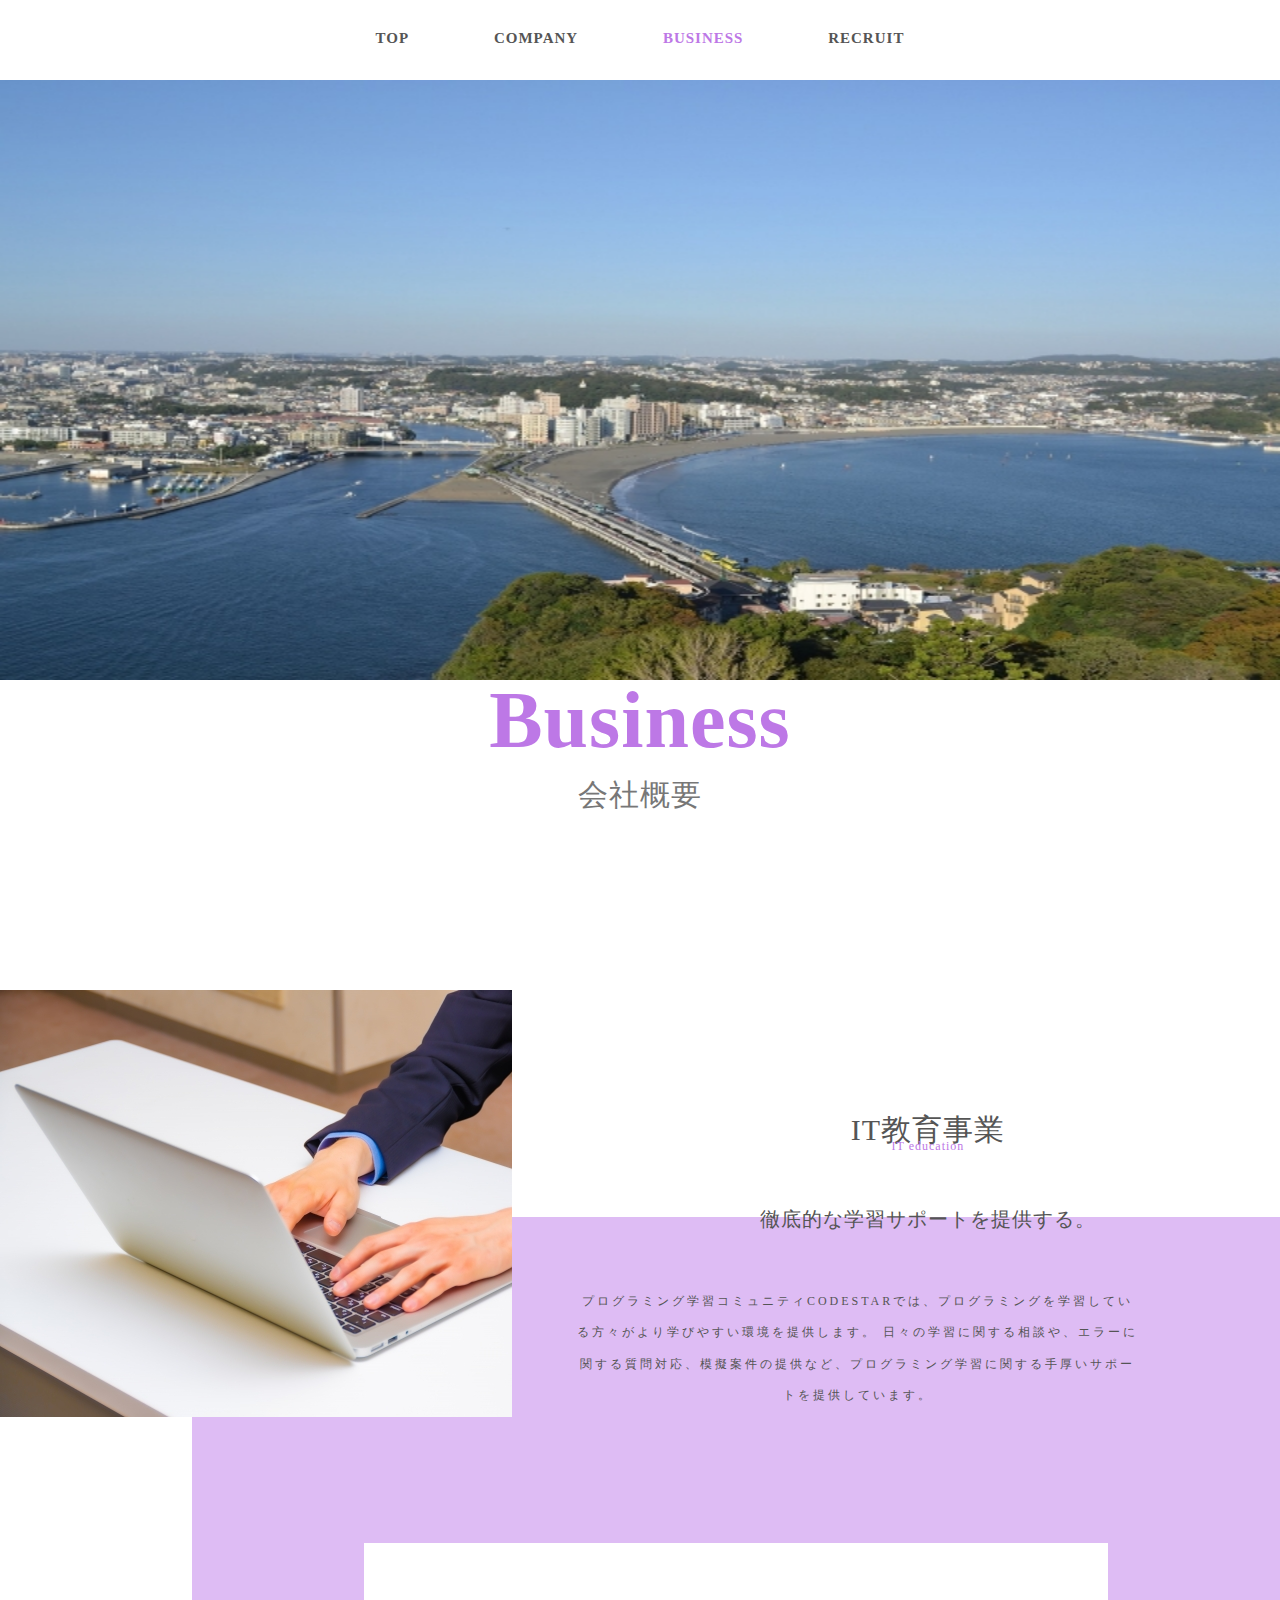
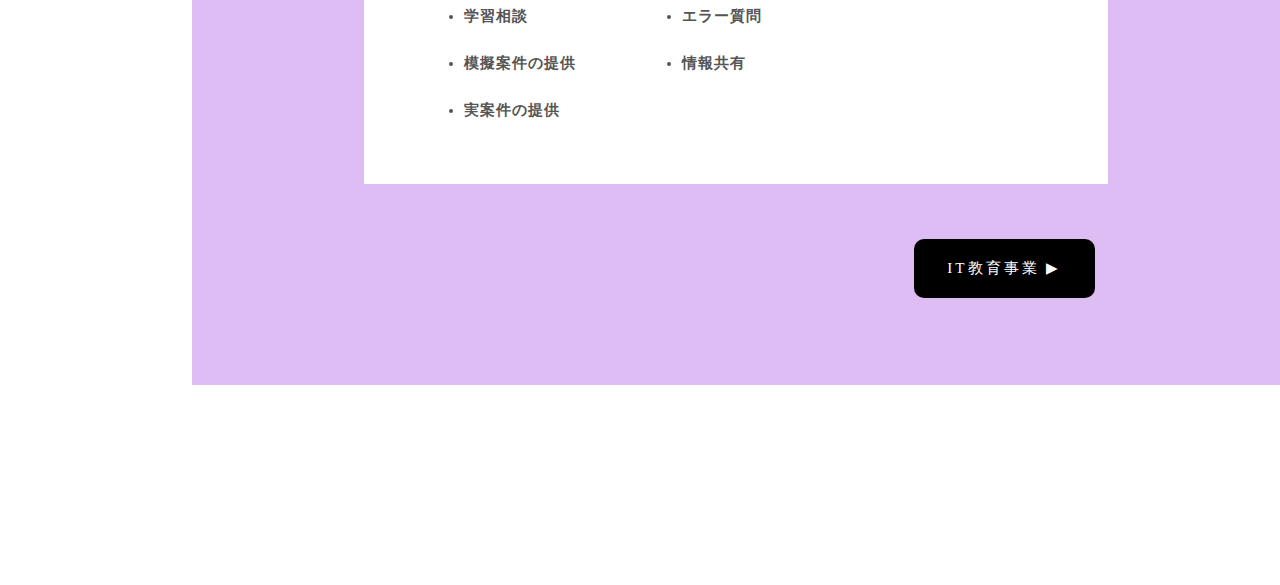
==== html/business.html @ d9b6a147 "~business_bg ADD" ====
<html>
  <head>
    <meta charset="UTF-8" />
    <title>プログラミング教材「CODESTAR」</title>
    <meta name="description" content="HP1のページです。" />
    <meta name="keywords" content="IT,プログラミング,コミュニティ" />
    <meta name="viewport" content="width=device-width, initial-scale=1.0" />
    <meta property="og:title" content="プログラミング教材「CODESTAR」" />
    <meta property="og:type" content="article" />
    <meta property="og:image" content="img/logo.png" />
    <meta property="og:description" content="HP1のページです。" />
    <meta property="og:site_name" content="プログラミング教材" />
    <link rel="icon" href="favicon.ico" />
    <link rel="apple-touch-icon" sizes="180*180" href="img/logo.png" />
    <link rel="stylesheet" type="text/css" href="../css/reset.css" />
    <link rel="stylesheet" type="text/css" href="../css/common1.css" />
    <link rel="stylesheet" type="text/css" href="../css/common2.css" />
    <link rel="stylesheet" type="text/css" href="../css/business.css" />
  </head>
  <body>
    <header>
      <div class="header_all">
        <div class="header_inner">
          <nav>
            <ul class="header_list">
              <li><a href="index.html">TOP</a></li>
              <li><a href="html/company.html">COMPANY</a></li>
              <li><a href="html/business.html" class="color">BUSINESS</a></li>
              <li><a href="html/recruit.html">RECRUIT</a></li>
            </ul>
          </nav>
        </div>
      </div>
      <div class="top_inner">
        <img src="../img/business.png" alt="トップ画像" />
        <div class="top_title">
          <h1>Business</h1>
          <p>会社概要</p>
        </div>
      </div>
    </header>

    <main>
      <section class="business">
        <div class="business_inner">
          <div class="business_list" id="business_list1">
              <div class="business_item1">
                <img src="../img/service.png" alt="サービス画像" />
              </div>
              <div class="business_item2">
                <h1>IT教育事業<br /><small>IT education</small></h1>
                <h2>徹底的な学習サポートを提供する。</h2>
                <p>
                  プログラミング学習コミュニティCODESTARでは、プログラミングを学習している方々がより学びやすい環境を提供します。
                  日々の学習に関する相談や、エラーに関する質問対応、模擬案件の提供など、プログラミング学習に関する手厚いサポートを提供しています。
                </p>
              </div>
              <div class="business_bg">
                <div class="business_content">
                  <div class="business_element">
                    <ul>
                      <li>学習相談</li>
                      <li>エラー質問</li>
                      <li>模擬案件の提供</li>
                      <li>情報共有</li>
                      <li>実案件の提供</li>
                    </ul>
                  </div>
                </div>
                <p class="btn"><a href="#">IT教育事業 ▶︎</a></p>
              </div>
          </div>
        </div>
      </section>
    </main>
  </body>
</html>
---- css/common1.css ----
@charset "utf-8";
body {
  font-size: 15px;
  line-height: 1.8;
  letter-spacing: 1px;
  word-break: break-all;
  color: #555;
}

a {
  text-decoration: none;
  color: #555;
}

li {
  list-style: none;
}

.header_all {
  width: 100%;
  position: relative;
  height: 80px;
}

.header_list {
  text-align: center;
}

.header_list li {
  display: inline-block;
  font-weight: bold;
  margin: 25px 40px;
}

.header_list li:hover {
  opacity: 0.5;
}

.color {
  color: rgb(189, 120, 230);
}

.top_inner {
  text-align: center;
}

.top_inner img {
  width: 100%;
  height: 600px;
}

.top_title {
  position: relative;
  line-height: 1;
}

.top_title h1 {
  font-size: 100px;
  color: rgb(189, 120, 230);
}

.top_title h2 {
  font-size: 80px;
}

.top_title p {
  font-size: 20px;
  color: #777;
  position: relative;
  top: 30px;
}

.contact h3 {
  font-size: 50px;
  color: rgb(189, 120, 230);
  text-align: center;
}

.contact h3 small {
  font-size: 20px;
  color: #555;
}

.form {
  width: 70%;
  margin: 100px auto 0;
}

input,
textarea {
  box-sizing: border-box;
  border: solid #ddd 1px;
  width: 65%;
  margin-bottom: 15px;
}

input {
  padding: 6px;
}

textarea {
  vertical-align: top;
  height: 200px;
}

.button_submit {
  text-align: center;
}

.button_submit .btn:hover {
  opacity: 0.8;
}

.button_submit .btn {
  background: rgb(189, 120, 230);
  padding: 10px 40px;
  position: relative;
  top: 90px;
  font-size: 20px;
  color: #fff;
  border-radius: 4px;
}

footer {
  display: inline-block;
  position: relative;
  width: 100%;
}

.footer_inner {
  display: inline-block;
  position: relative;
  margin-left: 200px;
  z-index: 1;
  top: 230px;
}

.footer_inner img {
  width: 200px;
}

.footer_inner p {
  width: 150px;
  font-size: 10px;
}

.footer_bg {
  width: 100%;
  float: right;
  height: 300px;
  background-color: #eee;
  position: relative;
  z-index: 0;
}

.footer_list ul {
  float: right;
  z-index: 1;
}

.footer_list ul::after {
  content: "";
  position: absolute;
  height: 300px;
  border-left: 1px solid #ccc;
  color: #555;
  top:0;
}

.footer_list ul li {
  width: 200px;
  padding: 20px 0 0 40px;
  font-weight: bold;
  font-size: 12px;
}

.copyright {
  text-align: center;
  font-size: 5px;
  font-weight: bold;
  padding: 10px;
}
---- css/common2.css ----
@charset "utf-8";
.top_title h1 {
  font-size: 80px;
}

.top_title p {
  position: relative;
  top: 20px;
  font-size: 30px;
}
---- css/business.css ----
@charset "utf-8";
.business {
  margin-top: 200px;
}

.business_list {
  display: inline-block;
  width: 100%;
}

.business_list h1 {
  font-size: 30px;
  font-weight: normal;
  color: #555;
  line-height: 0.8;
  padding-bottom: 7%;
}

.business_list h1 small {
  font-size: 12px;
  color: rgb(189, 120, 230);
}

.business_list h2 {
  font-size: 20px;
  color: #555;
  font-weight: normal;
  padding-bottom: 7%;
}

.business_list p {
  width: 80%;
  font-size: 12px;
  color: #555;
  letter-spacing: 3px;
  line-height: 2.6;
}

.business_item1 {
  width: 40%;
  display: inline-block;
  position: relative;
  z-index: 2;
  overflow: hidden;
}

.business_item2 {
  width: 55%;
  float: right;
  margin-top:10%;
  margin-left: 30px;
  position: relative;
  z-index: 2;
  text-align: center;
}

.business_bg {
  background: #DEBCF4;
  width: 85%;
  height: aute;
  float: right;
  position: relative;
  bottom: 200px;
  z-index: 0;
}

.business_element {
  padding: 30% 0 5%;
}

.business_element ul {
  background: #fff;
  width: 50%;
  display: flex;
  flex-wrap: wrap;
  padding: 60px 100px;
  margin: auto;
}

.business_element ul li {
  list-style: disc;
  width: 40%;
  margin-bottom: 20px;
  font-weight: bold;
}

.business_element ul li:last-child {
  margin-bottom: 0;
}

.business_bg .btn {
  float: right;
  width: 13%;
  text-align: center;
  background: black;
  padding: 10px 20px;
  margin: 0 17% 8% 0;
  border-radius: 10px;
}

.business_bg .btn a {
  color: #fff;
  font-size: 15px;
}

.business_bg .btn:hover {
  opacity: 0.5;
}
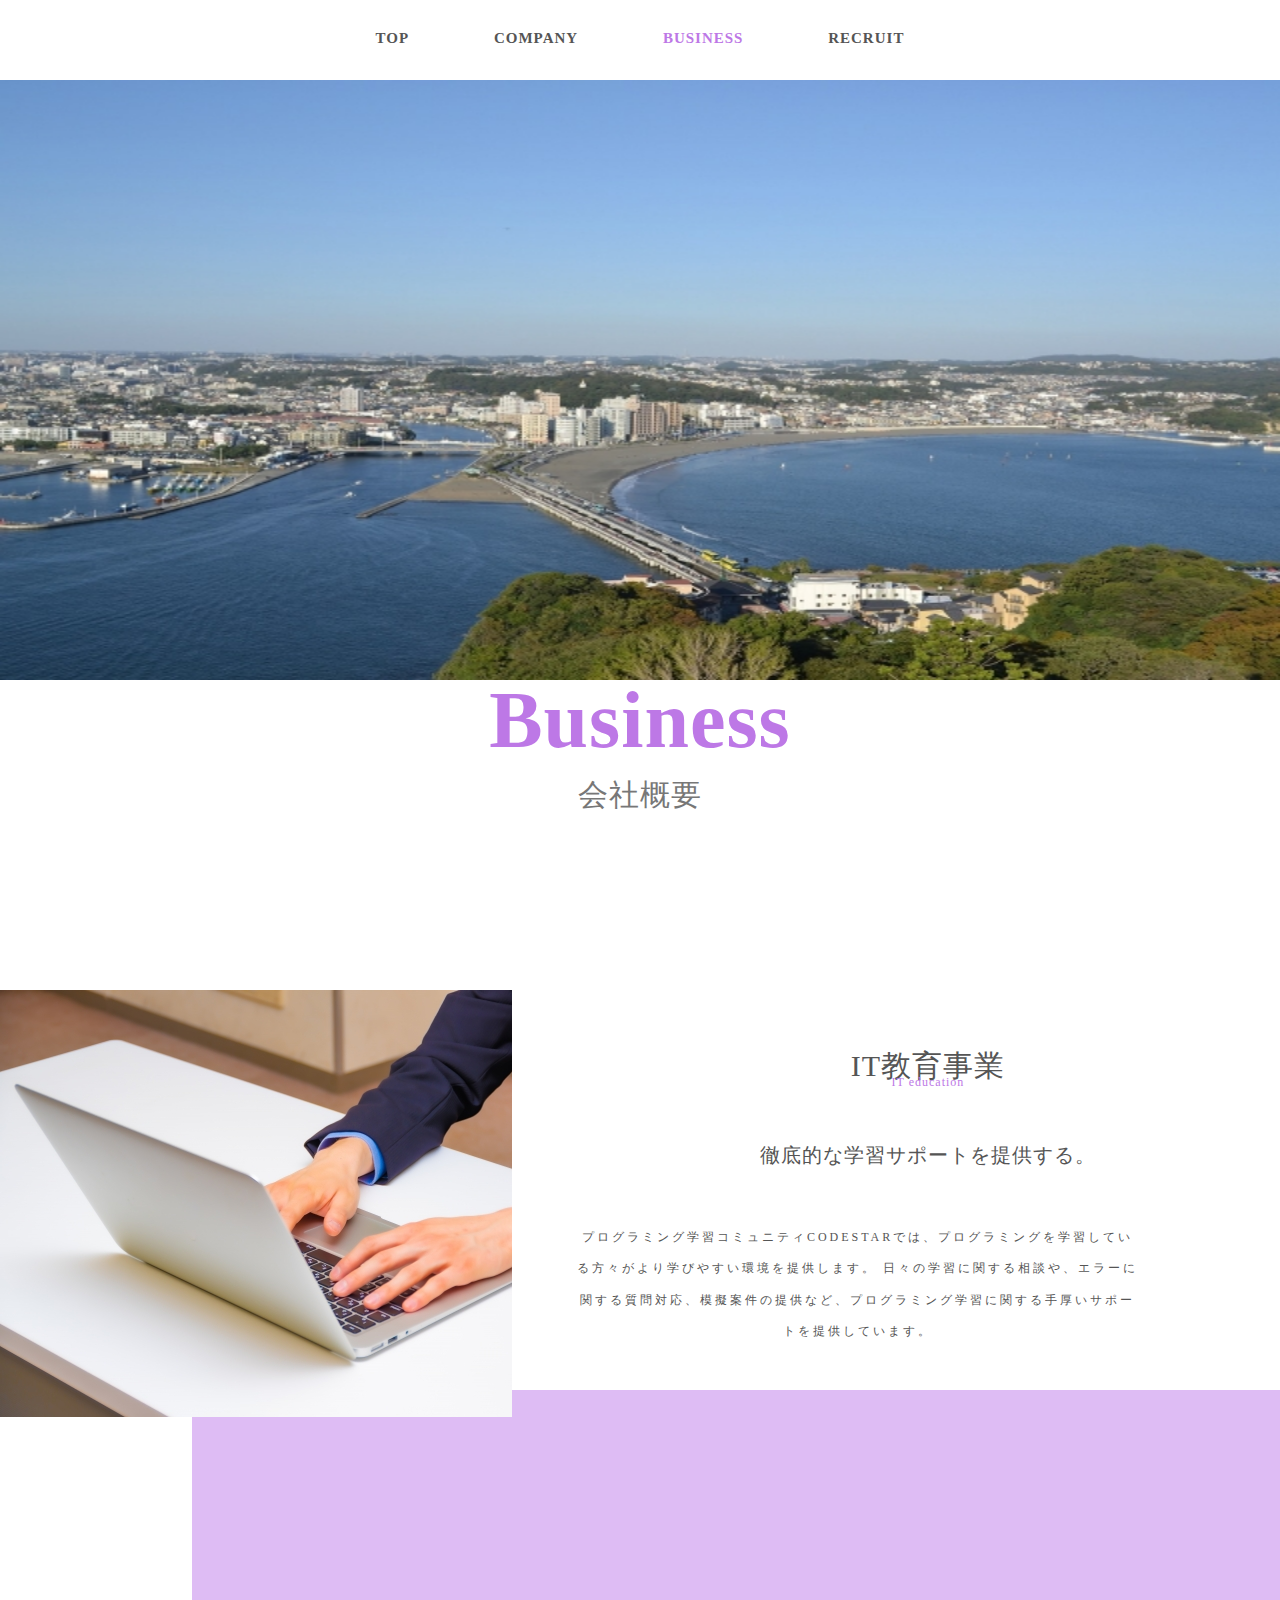
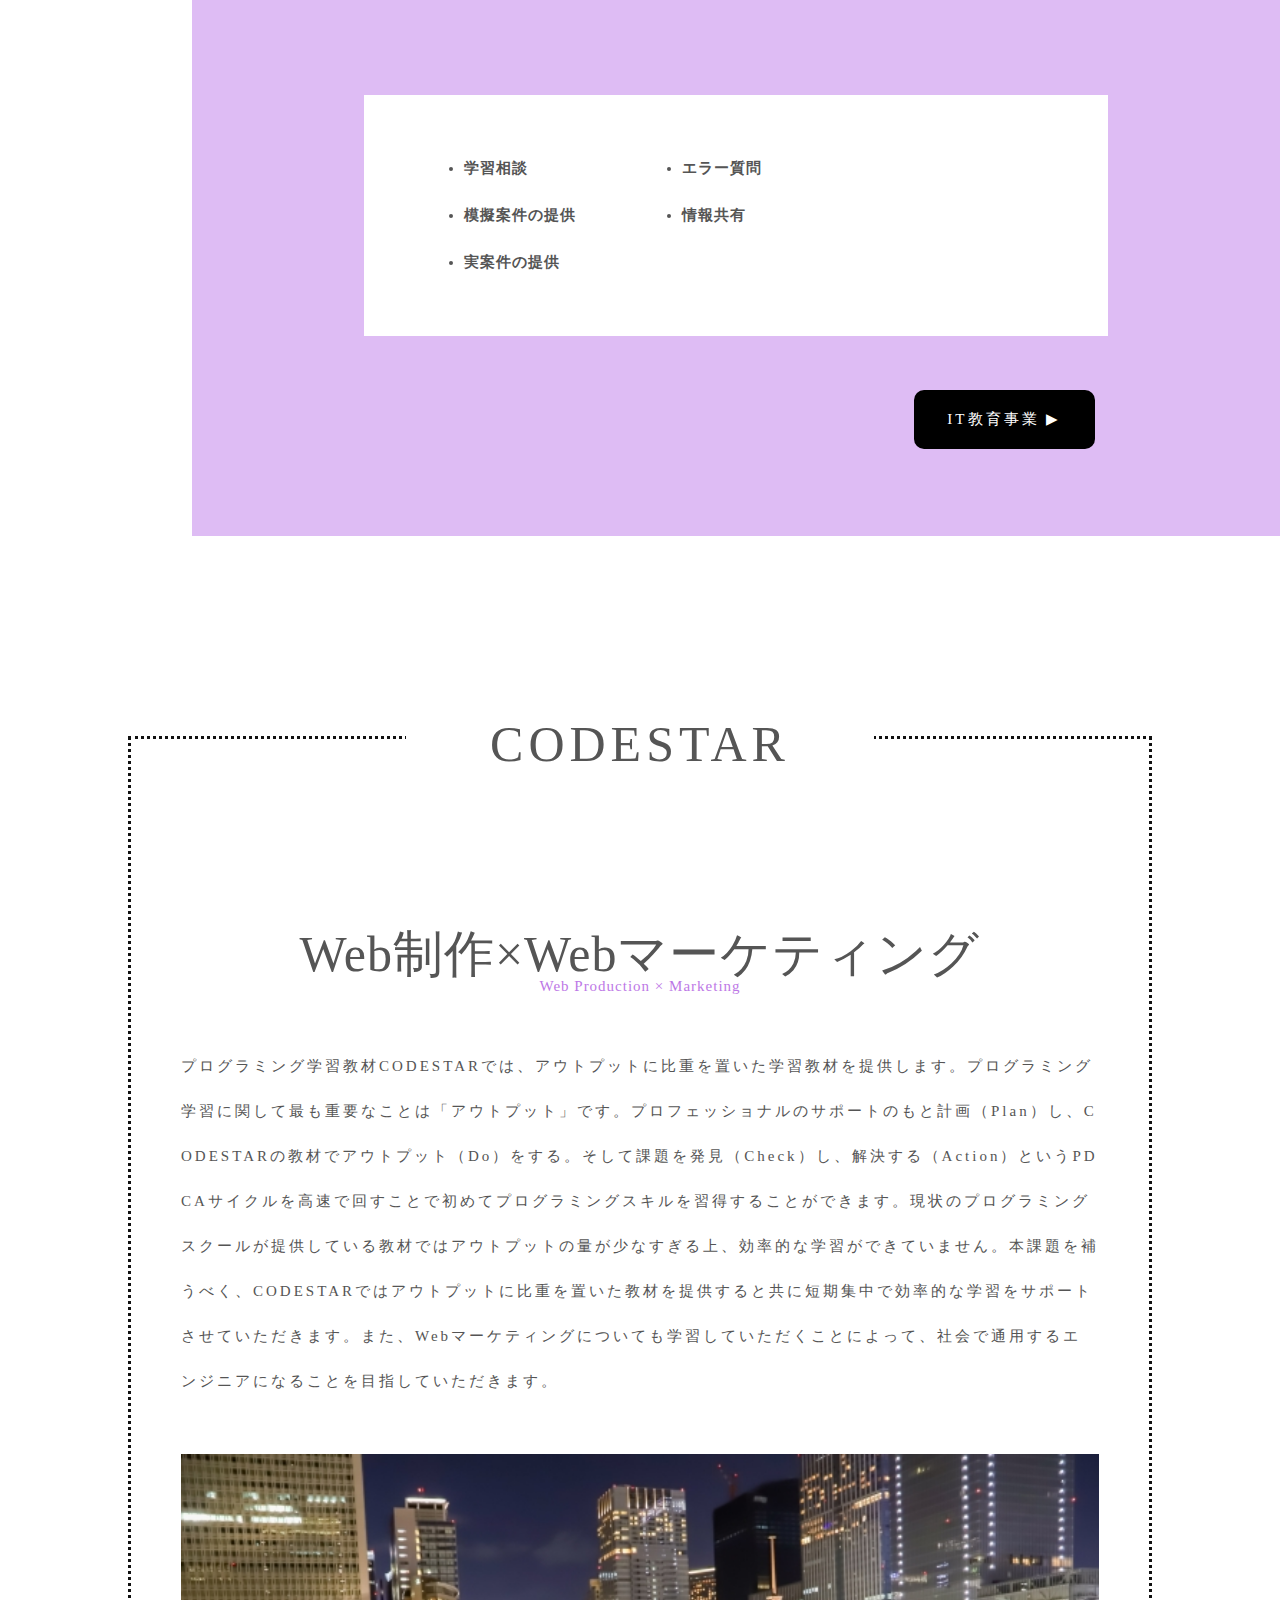
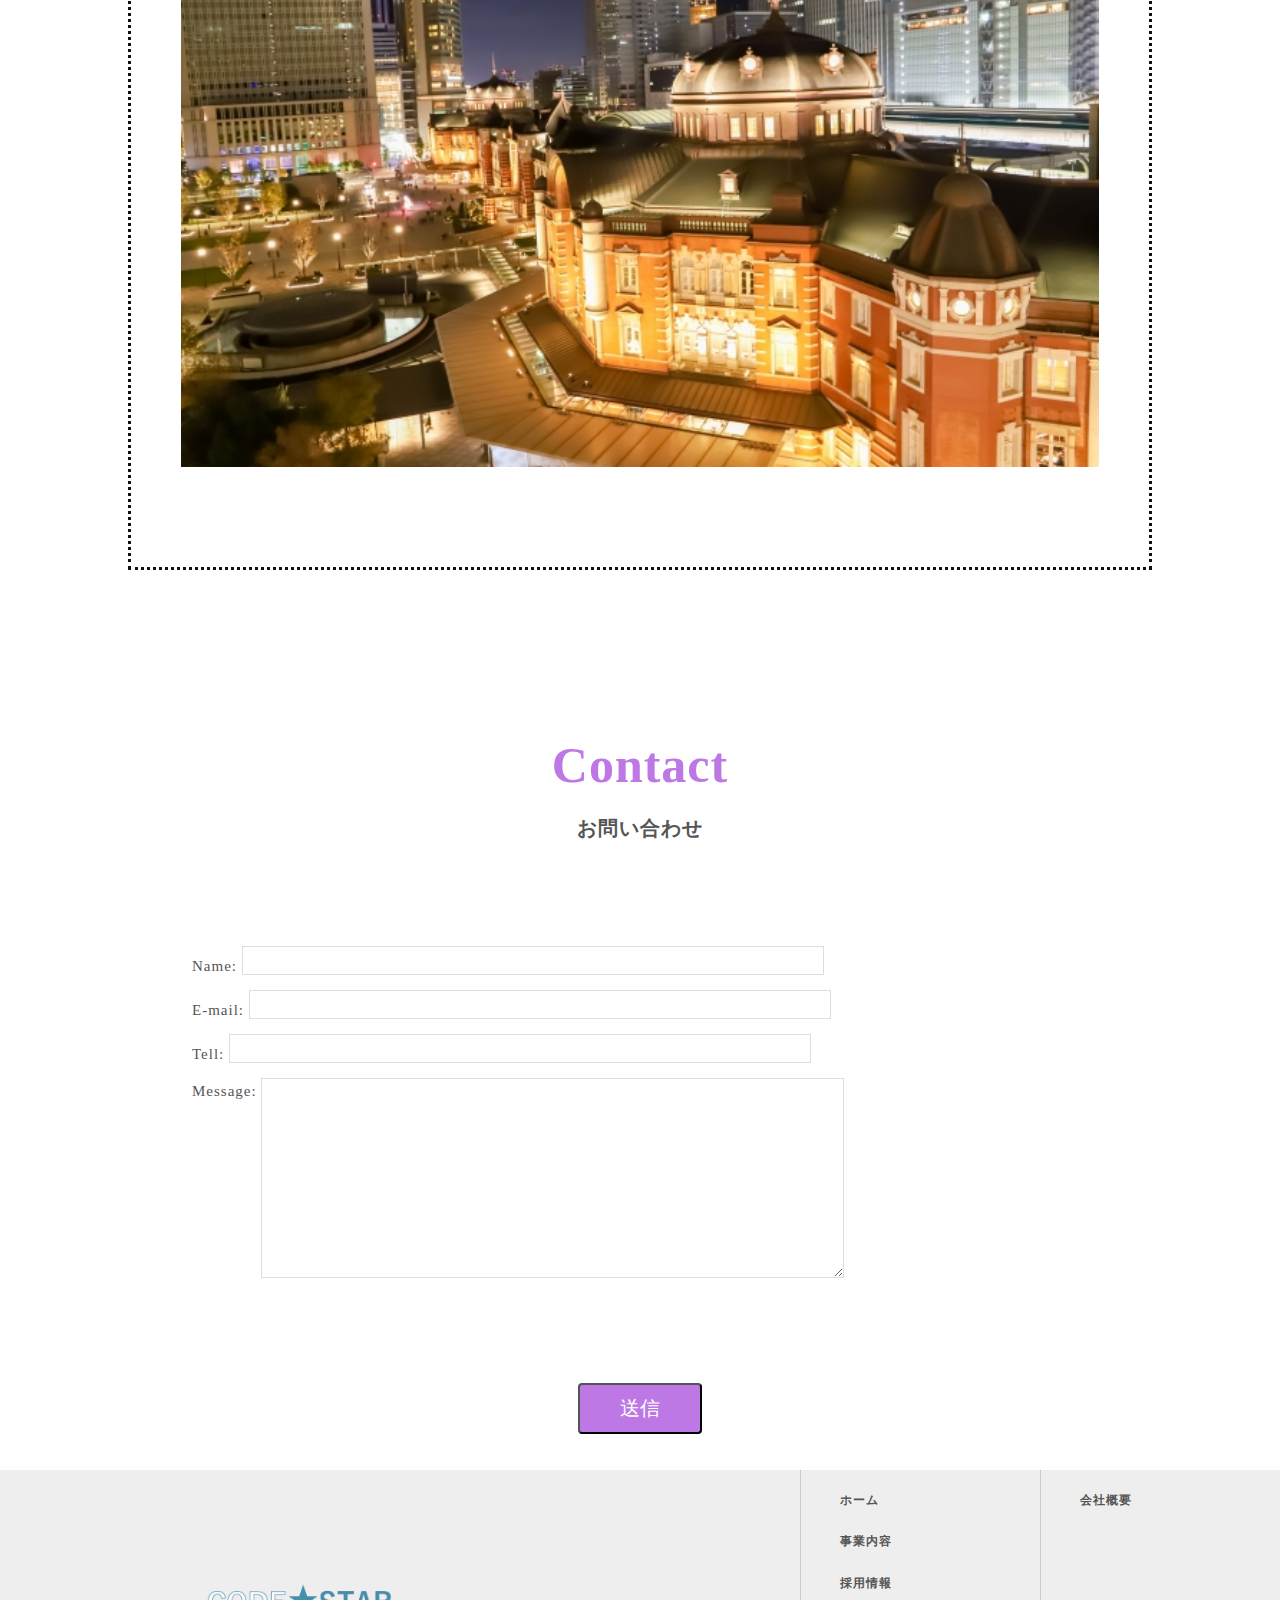
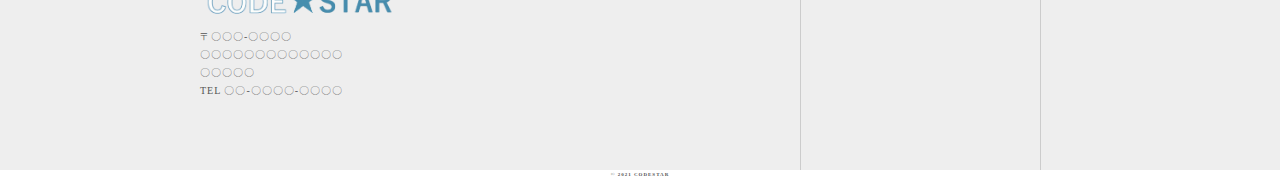
==== commit 6423398d: "business-complete ADD" ====
--- a/html/business.html
+++ b/html/business.html
@@ -44,34 +44,101 @@
       <section class="business">
         <div class="business_inner">
           <div class="business_list" id="business_list1">
-              <div class="business_item1">
-                <img src="../img/service.png" alt="サービス画像" />
+            <div class="business_item1">
+              <img src="../img/service.png" alt="サービス画像" />
+            </div>
+            <div class="business_item2">
+              <h1>IT教育事業<br /><small>IT education</small></h1>
+              <h2>徹底的な学習サポートを提供する。</h2>
+              <p>
+                プログラミング学習コミュニティCODESTARでは、プログラミングを学習している方々がより学びやすい環境を提供します。
+                日々の学習に関する相談や、エラーに関する質問対応、模擬案件の提供など、プログラミング学習に関する手厚いサポートを提供しています。
+              </p>
+            </div>
+            <div class="business_bg">
+              <div class="business_content">
+                <div class="business_element">
+                  <ul>
+                    <li>学習相談</li>
+                    <li>エラー質問</li>
+                    <li>模擬案件の提供</li>
+                    <li>情報共有</li>
+                    <li>実案件の提供</li>
+                  </ul>
+                </div>
               </div>
-              <div class="business_item2">
-                <h1>IT教育事業<br /><small>IT education</small></h1>
-                <h2>徹底的な学習サポートを提供する。</h2>
-                <p>
-                  プログラミング学習コミュニティCODESTARでは、プログラミングを学習している方々がより学びやすい環境を提供します。
-                  日々の学習に関する相談や、エラーに関する質問対応、模擬案件の提供など、プログラミング学習に関する手厚いサポートを提供しています。
-                </p>
-              </div>
-              <div class="business_bg">
-                <div class="business_content">
-                  <div class="business_element">
-                    <ul>
-                      <li>学習相談</li>
-                      <li>エラー質問</li>
-                      <li>模擬案件の提供</li>
-                      <li>情報共有</li>
-                      <li>実案件の提供</li>
-                    </ul>
-                  </div>
-                </div>
-                <p class="btn"><a href="#">IT教育事業 ▶︎</a></p>
-              </div>
+              <p class="btn"><a href="#">IT教育事業 ▶︎</a></p>
+            </div>
+          </div>
+        </div>
+      </section>
+
+      <section class="letter">
+        <div class="letter_inner">
+          <h1>CODESTAR</h1>
+          <div class="letter_list">
+            <h2>
+              Web制作×Webマーケティング<br /><small
+                >Web Production × Marketing</small
+              >
+            </h2>
+            <div class="letter_item">
+              <p>
+                プログラミング学習教材CODESTARでは、アウトプットに比重を置いた学習教材を提供します。プログラミング学習に関して最も重要なことは「アウトプット」です。プロフェッショナルのサポートのもと計画（Plan）し、CODESTARの教材でアウトプット（Do）をする。そして課題を発見（Check）し、解決する（Action）というPDCAサイクルを高速で回すことで初めてプログラミングスキルを習得することができます。現状のプログラミングスクールが提供している教材ではアウトプットの量が少なすぎる上、効率的な学習ができていません。本課題を補うべく、CODESTARではアウトプットに比重を置いた教材を提供すると共に短期集中で効率的な学習をサポートさせていただきます。また、Webマーケティングについても学習していただくことによって、社会で通用するエンジニアになることを目指していただきます。
+              </p>
+              <p><img src="../img/business_letter.png" alt="レター画像" /></p>
+            </div>
           </div>
         </div>
       </section>
     </main>
+
+    <section class="contact">
+      <h3>Contact<br><small>お問い合わせ</small></h3>
+      <form class="form" method="post">
+        <div>
+          <label for="name">Name:</label>
+          <input type="text" id="name" name="user_name">
+        </div>
+        <div>
+          <label for="mail">E-mail:</label>
+          <input type="email" id="mail" name="user_mail">
+        </div>
+        <div>
+          <label for="tel">Tell:</label>
+          <input type="tel" id="tel" name="user_tel">
+        </div>
+        <div>
+          <label for="msg">Message:</label>
+          <textarea id="msg" name="user_message"></textarea>
+        </div>
+        <div class="button_submit">
+          <button class="btn" type="submit">送信</button>
+        </div>
+      </form>
+    </section>
+    <footer>
+      <div class="footer_inner">
+        <img src="../img/logo.png" alt="ロゴ画像">
+        <p>
+          〒〇〇〇-〇〇〇〇<br>
+          〇〇〇〇〇〇〇〇〇〇〇〇〇〇〇〇〇〇<br>
+          TEL 〇〇-〇〇〇〇-〇〇〇〇
+        </p>
+      </div>
+      <div class="footer_bg">
+        <div class="footer_list">
+          <ul>
+            <li><a href="html/company.html">会社概要</a></li>
+          </ul>
+          <ul>
+            <li><a href="index.html">ホーム</a></li>
+            <li><a href="html/business.html">事業内容</a></li>
+            <li><a href="html/recruit.html">採用情報</a></li>
+          </ul>
+        </div>
+      </div>
+    </footer>
+    <p class="copyright">© 2021 CODESTAR</p>
   </body>
 </html>
--- a/css/common1.css
+++ b/css/common1.css
@@ -107,9 +107,7 @@
   text-align: center;
 }
 
-.button_submit .btn:hover {
-  opacity: 0.8;
-}
+
 
 .button_submit .btn {
   background: rgb(189, 120, 230);
@@ -120,8 +118,11 @@
   color: #fff;
   border-radius: 4px;
 }
+.button_submit .btn:hover {
+  opacity: 0.8;
+}
 
-footer {
+.footer {
   display: inline-block;
   position: relative;
   width: 100%;
--- a/css/business.css
+++ b/css/business.css
@@ -47,15 +47,17 @@
 .business_item2 {
   width: 55%;
   float: right;
-  margin-top:10%;
+  margin-top: 5%;
   margin-left: 30px;
   position: relative;
   z-index: 2;
   text-align: center;
+  margin-bottom: 4%;
+  padding-bottom: 15%;
 }
 
 .business_bg {
-  background: #DEBCF4;
+  background: #debcf4;
   width: 85%;
   height: aute;
   float: right;
@@ -65,7 +67,7 @@
 }
 
 .business_element {
-  padding: 30% 0 5%;
+  padding: 28% 0 5%;
 }
 
 .business_element ul {
@@ -107,4 +109,51 @@
   opacity: 0.5;
 }
 
+.letter {
+  width: 80%;
+  margin: 0 auto 150px;
+  padding: 0 20px;
+}
 
+.letter_inner {
+  border: 3px dotted #111;
+  padding: 50px;
+}
+
+.letter_inner h1 {
+  background-color: #fff;
+  text-align: center;
+  font-size: 50px;
+  font-weight: lighter;
+  position: relative;
+  bottom: 90px;
+  width: 40%;
+  margin: 0 auto 50px;
+  padding: 0 50px;
+  letter-spacing: 5px;
+}
+
+.letter_list h2 {
+  font-size: 50px;
+  line-height: 1;
+  margin-bottom: 50px;
+  font-weight: normal;
+  text-align: center;
+}
+
+.letter_list h2 small {
+  font-size: 15px;
+  color: rgb(189, 120, 230);
+  text-align: center;
+}
+
+.letter_item p {
+  letter-spacing: 3px;
+  line-height: 3;
+  margin-bottom: 50px;
+}
+
+.letter_item p img {
+  width: 100%;
+  height: auto;
+}
